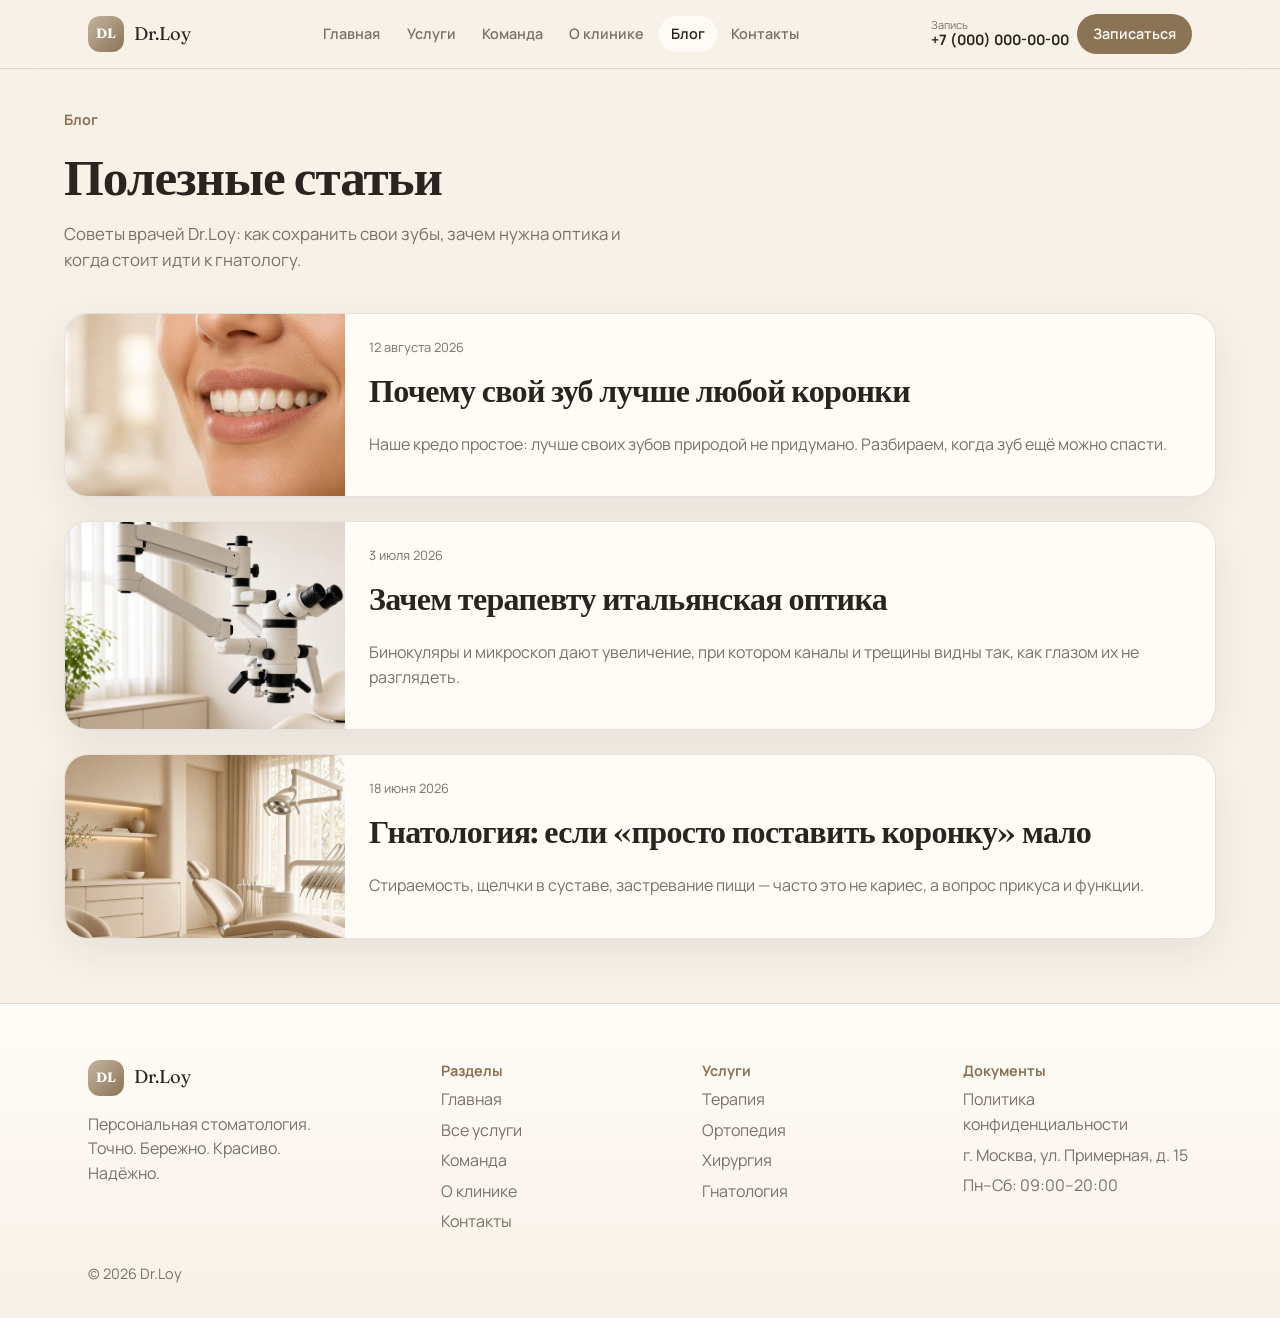
==== blog.html @ 4cf19de8 "Dr.Loy clinic site" ====
<!DOCTYPE html>
<html lang="ru">
<head>
  <meta charset="utf-8">
  <meta name="viewport" content="width=device-width, initial-scale=1">
  <title>Блог — Dr.Loy</title>
  <meta name="description" content="Персональная стоматология Dr.Loy. Точно. Бережно. Красиво. Надёжно.">
  <link rel="icon" href="favicon.svg" type="image/svg+xml">
  <link rel="preconnect" href="https://fonts.googleapis.com">
  <link rel="preconnect" href="https://fonts.gstatic.com" crossorigin>
  <link href="https://fonts.googleapis.com/css2?family=Fraunces:opsz,wght@9..144,500;9..144,600&family=Manrope:wght@400;600;700&display=swap" rel="stylesheet">
  <link rel="stylesheet" href="css/site.css">
</head>
<body>

<header class="header">
  <div class="wrap header-inner">
    <a class="logo" href="index.html" aria-label="На главную">
      <span class="mark">DL</span>
      <span>Dr.Loy</span>
    </a>
    <nav class="nav" aria-label="Навигация"><a class="" href="index.html">Главная</a><a class="" href="uslugi.html">Услуги</a><a class="" href="komanda.html">Команда</a><a class="" href="o-klinike.html">О клинике</a><a class="is-on" href="blog.html">Блог</a><a class="" href="kontakty.html">Контакты</a></nav>
    <div class="header-actions">
      <a class="phone" href="tel:+70000000000">
        <small>Запись</small>
        <b>+7 (000) 000-00-00</b>
      </a>
      <a class="btn btn-primary btn-sm" href="kontakty.html#booking">Записаться</a>
      <button class="menu-btn" type="button" data-menu aria-label="Меню">☰</button>
    </div>
  </div>
  <nav class="mobile-nav" data-mobile>
    <a href="index.html">Главная</a><a href="uslugi.html">Услуги</a><a href="komanda.html">Команда</a><a href="o-klinike.html">О клинике</a><a href="blog.html">Блог</a><a href="kontakty.html">Контакты</a>
    <a href="tel:+70000000000">+7 (000) 000-00-00</a>
  </nav>
</header>

<main class="page wrap">
  <div class="primary">Блог</div>
  <h1>Полезные статьи</h1>
  <p class="lead">Советы врачей Dr.Loy: как сохранить свои зубы, зачем нужна оптика и когда стоит идти к гнатологу.</p>
  <div style="display:grid;gap:1.5rem;margin-top:2.5rem"><article class="card blog-row"><img src="images/blog/save-tooth.jpg" alt=""><div class="pad" style="padding:1.5rem"><div class="muted" style="font-size:.8rem">12 августа 2026</div><h2 style="margin-top:.5rem">Почему свой зуб лучше любой коронки</h2><p class="muted">Наше кредо простое: лучше своих зубов природой не придумано. Разбираем, когда зуб ещё можно спасти.</p></div></article><article class="card blog-row"><img src="images/blog/optics.jpg" alt=""><div class="pad" style="padding:1.5rem"><div class="muted" style="font-size:.8rem">3 июля 2026</div><h2 style="margin-top:.5rem">Зачем терапевту итальянская оптика</h2><p class="muted">Бинокуляры и микроскоп дают увеличение, при котором каналы и трещины видны так, как глазом их не разглядеть.</p></div></article><article class="card blog-row"><img src="images/blog/clinic-calm.jpg" alt=""><div class="pad" style="padding:1.5rem"><div class="muted" style="font-size:.8rem">18 июня 2026</div><h2 style="margin-top:.5rem">Гнатология: если «просто поставить коронку» мало</h2><p class="muted">Стираемость, щелчки в суставе, застревание пищи — часто это не кариес, а вопрос прикуса и функции.</p></div></article></div>
</main>


<footer class="footer">
  <div class="wrap footer-grid">
    <div>
      <div class="logo"><span class="mark">DL</span><span>Dr.Loy</span></div>
      <p class="muted" style="margin-top:1rem;max-width:16rem">Персональная стоматология.<br>Точно. Бережно. Красиво. Надёжно.</p>
    </div>
    <div>
      <div class="primary">Разделы</div>
      <a href="index.html">Главная</a>
      <a href="uslugi.html">Все услуги</a>
      <a href="komanda.html">Команда</a>
      <a href="o-klinike.html">О клинике</a>
      <a href="kontakty.html">Контакты</a>
    </div>
    <div>
      <div class="primary">Услуги</div>
      <a href="terapiya.html">Терапия</a>
      <a href="ortopediya.html">Ортопедия</a>
      <a href="hirurgiya.html">Хирургия</a>
      <a href="gnatologiya.html">Гнатология</a>
    </div>
    <div>
      <div class="primary">Документы</div>
      <a href="politika.html">Политика конфиденциальности</a>
      <span class="muted" style="display:block;margin:.35rem 0">г. Москва, ул. Примерная, д. 15</span>
      <span class="muted" style="display:block;margin:.35rem 0">Пн–Сб: 09:00–20:00</span>
    </div>
  </div>
  <div class="wrap muted" style="padding-top:1.5rem;font-size:.9rem">© 2026 Dr.Loy</div>
</footer>
<script src="js/site.js"></script>
</body>
</html>
---- css/site.css ----
:root {
  --bg: #f7f1e8;
  --surface: #fffcf7;
  --surface-2: #f3ede3;
  --fg: #2a2420;
  --muted: #7a7168;
  --primary: #8b7355;
  --primary-fg: #fffcf7;
  --accent: #c4b5a0;
  --border: rgba(42, 36, 32, 0.12);
  --shadow: 0 14px 40px rgba(42, 36, 32, 0.08);
  --font: "Manrope", system-ui, sans-serif;
  --display: "Fraunces", Georgia, serif;
}
* { box-sizing: border-box; }
html { scroll-behavior: smooth; scroll-padding-top: 5.5rem; }
body {
  margin: 0;
  font-family: var(--font);
  color: var(--fg);
  background: var(--bg);
  line-height: 1.55;
  -webkit-font-smoothing: antialiased;
}
img { max-width: 100%; height: auto; display: block; }
a { color: inherit; }
button, .btn { cursor: pointer; font-family: inherit; }
.wrap { max-width: 72rem; margin: 0 auto; padding: 0 1.25rem; }
@media (min-width: 640px) { .wrap { padding: 0 1.5rem; } }

.header {
  position: sticky; top: 0; z-index: 50;
  border-bottom: 1px solid var(--border);
  background: rgba(247, 241, 232, 0.86);
  backdrop-filter: blur(16px);
}
.header-inner {
  display: flex; align-items: center; justify-content: space-between;
  gap: 1rem; height: 68px;
}
.logo { display: flex; align-items: center; gap: 0.65rem; text-decoration: none; font-family: var(--display); font-size: 1.15rem; }
.mark {
  width: 36px; height: 36px; border-radius: 12px;
  display: grid; place-items: center;
  background: linear-gradient(135deg, var(--accent), var(--primary));
  color: var(--primary-fg); font-weight: 700; font-size: 0.85rem;
}
.nav { display: none; gap: 0.15rem; }
.nav a {
  text-decoration: none; font-weight: 600; font-size: 0.9rem;
  padding: 0.4rem 0.75rem; border-radius: 999px; color: var(--muted);
}
.nav a:hover, .nav a.is-on { color: var(--fg); background: var(--surface); }
.header-actions { display: flex; align-items: center; gap: 0.5rem; }
.phone { display: none; flex-direction: column; line-height: 1.15; text-decoration: none; }
.phone small { font-size: 11px; color: var(--muted); }
.phone b { font-size: 0.9rem; }
.menu-btn {
  width: 40px; height: 40px; border-radius: 12px; border: 1px solid var(--border);
  background: var(--surface); display: grid; place-items: center; font-size: 1.2rem;
}
.mobile-nav { display: none; border-top: 1px solid var(--border); background: var(--surface); padding: 0.75rem 1.25rem 1rem; }
.mobile-nav.open { display: flex; flex-direction: column; gap: 0.25rem; }
.mobile-nav a { text-decoration: none; font-weight: 600; padding: 0.75rem 0.5rem; }
@media (min-width: 1024px) {
  .nav { display: flex; }
  .phone { display: flex; }
  .menu-btn, .mobile-nav { display: none !important; }
}

.btn {
  display: inline-flex; align-items: center; justify-content: center;
  height: 48px; padding: 0 1.25rem; border-radius: 999px;
  font-weight: 600; font-size: 0.9rem; text-decoration: none; border: 0;
}
.btn-primary { background: var(--primary); color: var(--primary-fg); }
.btn-ghost { background: var(--surface); color: var(--fg); border: 1px solid var(--border); }
.btn-sm { height: 40px; padding: 0 1rem; }

.hero { position: relative; overflow: hidden; }
.hero-bg { position: absolute; inset: 0; }
.hero-bg img { width: 100%; height: 100%; object-fit: cover; opacity: 0.4; }
.hero-bg::after {
  content: ""; position: absolute; inset: 0;
  background: linear-gradient(90deg, var(--bg) 0%, rgba(247,241,232,0.85) 55%, rgba(247,241,232,0.3) 100%);
}
.hero-grid {
  position: relative;
  display: grid; gap: 2.5rem; padding: 4rem 0;
}
@media (min-width: 1024px) {
  .hero-grid { grid-template-columns: 1.15fr 0.85fr; padding: 6rem 0; }
}
.kicker {
  display: inline-flex; border: 1px solid var(--border); background: rgba(255,252,247,0.8);
  color: var(--primary); font-size: 12px; font-weight: 700; letter-spacing: 0.06em;
  text-transform: uppercase; border-radius: 999px; padding: 0.25rem 0.75rem;
}
h1, h2, h3, .display { font-family: var(--display); font-weight: 600; letter-spacing: -0.02em; }
h1 { font-size: clamp(2rem, 4vw, 3.6rem); line-height: 1.08; margin: 1.1rem 0 0; }
h2 { font-size: clamp(1.6rem, 3vw, 2rem); margin: 0.25rem 0 0; }
h3 { font-size: 1.25rem; margin: 0; }
.lead { max-width: 36rem; color: var(--muted); font-size: 1.05rem; }
.hero-cta { display: flex; flex-wrap: wrap; gap: 0.75rem; margin-top: 2rem; }

.card {
  background: var(--surface); border: 1px solid var(--border);
  border-radius: 1.5rem; box-shadow: var(--shadow);
}
.pad { padding: 1.25rem; }
@media (min-width: 640px) { .pad { padding: 1.5rem; } }
.section { padding: 3rem 0; }
.muted { color: var(--muted); }
.primary { color: var(--primary); font-weight: 700; font-size: 0.9rem; }

.grid-3 { display: grid; gap: 1rem; }
.grid-2 { display: grid; gap: 1rem; }
@media (min-width: 768px) {
  .grid-3 { grid-template-columns: repeat(3, 1fr); }
  .grid-2 { grid-template-columns: 1fr 1fr; }
}
.dir {
  display: grid; overflow: hidden; text-decoration: none; color: inherit;
}
@media (min-width: 640px) { .dir { grid-template-columns: 160px 1fr; } }
.dir img { width: 100%; height: 160px; object-fit: cover; }
@media (min-width: 640px) { .dir img { height: 100%; } }
.badge {
  display: inline-flex; border-radius: 999px; border: 1px solid var(--border);
  background: var(--surface-2); color: var(--primary);
  font-size: 12px; font-weight: 700; padding: 0.2rem 0.6rem;
}
.chips { display: flex; flex-wrap: wrap; gap: 0.4rem; margin-top: 0.75rem; }

.person img { width: 100%; height: 280px; object-fit: cover; object-position: top; }
.person a { text-decoration: none; color: inherit; display: block; }

.ba { overflow: hidden; }
.ba-pair { display: grid; grid-template-columns: 1fr 1fr; }
.ba-pair .shot { position: relative; aspect-ratio: 1; overflow: hidden; background: var(--surface-2); }
.ba-pair img { width: 100%; height: 100%; object-fit: cover; }
.tag {
  position: absolute; top: 0.75rem; left: 0.75rem;
  border-radius: 999px; padding: 0.2rem 0.65rem;
  font-size: 11px; font-weight: 700; letter-spacing: 0.05em; text-transform: uppercase;
  color: var(--primary-fg);
}
.tag-before { background: rgba(42,36,32,0.7); }
.tag-after { background: var(--primary); }

.form { display: grid; gap: 0.75rem; }
.form-row { display: grid; gap: 0.75rem; }
@media (min-width: 640px) { .form-row { grid-template-columns: 1fr 1fr; } }
label { display: grid; gap: 0.4rem; font-size: 0.9rem; font-weight: 700; }
input:not([type="radio"]):not([type="checkbox"]),
textarea, select {
  height: 48px; border-radius: 1rem; border: 1px solid var(--border);
  background: var(--surface); padding: 0 1rem; font: inherit; color: var(--fg);
  width: 100%;
}
textarea { height: auto; padding: 0.75rem 1rem; }
.ok { color: var(--primary); font-weight: 600; }

.price { width: 100%; border-collapse: collapse; }
.price th, .price td { text-align: left; padding: 0.9rem 0.6rem; border-bottom: 1px solid var(--border); vertical-align: top; }
.price th { font-size: 0.8rem; color: var(--muted); }
.price td:last-child { font-weight: 700; color: var(--primary); white-space: nowrap; }
.filters { display: flex; flex-wrap: wrap; gap: 0.4rem; margin: 1rem 0; }
.filters button {
  border-radius: 999px; border: 1px solid var(--border); background: transparent;
  padding: 0.45rem 0.9rem; font-weight: 600; color: var(--muted);
}
.filters button.on { background: var(--primary); color: var(--primary-fg); border-color: var(--primary); }

.quiz label.opt,
label.opt {
  display: flex !important;
  flex-direction: row;
  align-items: center;
  justify-content: flex-start;
  gap: 0.75rem;
  border: 1px solid var(--border);
  border-radius: 1rem;
  padding: 0.7rem 1rem;
  background: var(--surface);
  font-weight: 600;
  font-size: 0.95rem;
  line-height: 1.35;
  cursor: pointer;
  text-align: left;
}
label.opt span { flex: 1; min-width: 0; }
label.opt:has(input:checked) {
  border-color: var(--primary);
  background: var(--surface-2);
}
input[type="radio"] {
  -webkit-appearance: none;
  appearance: none;
  width: 18px;
  height: 18px;
  min-width: 18px;
  min-height: 18px;
  margin: 0;
  padding: 0;
  flex: 0 0 18px;
  border: 2px solid var(--primary);
  border-radius: 50%;
  background: var(--surface);
  display: grid;
  place-content: center;
  box-shadow: none;
  cursor: pointer;
}
input[type="radio"]::after {
  content: "";
  width: 8px;
  height: 8px;
  border-radius: 50%;
  background: var(--primary);
  transform: scale(0);
}
input[type="radio"]:checked::after { transform: scale(1); }
input[type="radio"]:focus-visible {
  outline: 2px solid var(--primary);
  outline-offset: 2px;
}
.footer {
  border-top: 1px solid var(--border);
  background: linear-gradient(#fffcf7, #f7f1e8);
  padding: 3.5rem 0 2rem;
}
.footer-grid { display: grid; gap: 2rem; }
@media (min-width: 768px) { .footer-grid { grid-template-columns: 1.4fr 1fr 1fr 1fr; } }
.footer a { text-decoration: none; color: var(--muted); display: block; margin: 0.35rem 0; }
.footer a:hover { color: var(--fg); }
.page { padding: 2.5rem 0 4rem; }
.split { display: grid; gap: 1.5rem; }
@media (min-width: 1024px) { .split { grid-template-columns: 0.9fr 1.1fr; } }
.doc-photo { width: 100%; height: 420px; object-fit: cover; object-position: top; border-radius: 1.5rem; box-shadow: var(--shadow); }
.list { margin: 0; padding: 0; list-style: none; display: grid; gap: 0.4rem; color: var(--muted); }
.note { border: 1px solid var(--border); border-radius: 1rem; background: rgba(196,181,160,0.2); padding: 0.85rem 1rem; font-size: 0.9rem; }
iframe { border: 0; }
.hidden { display: none !important; }

.toolbar {
  position: sticky; top: 68px; z-index: 30;
  display: flex; flex-wrap: wrap; align-items: center; gap: 0.5rem;
  border: 1px solid var(--border); background: rgba(255,252,247,0.9);
  backdrop-filter: blur(12px); border-radius: 1rem; padding: 0.5rem;
  box-shadow: var(--shadow);
}
.toolbar input {
  margin-left: auto; height: 40px; min-width: 180px; flex: 1;
  border-radius: 999px;
}
.row-head { display: flex; flex-wrap: wrap; align-items: flex-end; justify-content: space-between; gap: 1rem; }
.blog-row { display: grid; overflow: hidden; }
@media (min-width: 768px) { .blog-row { grid-template-columns: 280px 1fr; } }
.blog-row img { width: 100%; height: 208px; object-fit: cover; }
@media (min-width: 768px) { .blog-row img { height: 100%; } }
.clinic-banner { display: grid; overflow: hidden; }
@media (min-width: 1024px) { .clinic-banner { grid-template-columns: 1fr 1fr; } }
.clinic-banner img { width: 100%; height: 288px; object-fit: cover; }
@media (min-width: 1024px) { .clinic-banner img { height: 100%; } }
.wide-photo { width: 100%; height: 288px; object-fit: cover; border-radius: 1.5rem; box-shadow: var(--shadow); }
iframe.map { width: 100%; height: 320px; }
.quote { background: var(--surface-2); border-radius: 1rem; padding: 1rem; }
.inline-links { display: flex; flex-wrap: wrap; gap: 1rem; margin-top: 1.25rem; }
.inline-links a { font-weight: 700; text-decoration: none; }
.inline-links a.primary { color: var(--primary); }
.box2 { display: grid; gap: 1rem; }
@media (min-width: 640px) { .box2 { grid-template-columns: 1fr 1fr; } }
.inner { background: var(--surface-2); border-radius: 1rem; padding: 1rem; }

.toolbar button {
  border-radius: 999px; border: 1px solid var(--border); background: transparent;
  padding: 0.45rem 0.9rem; font-weight: 600; color: var(--muted); font-family: inherit;
}
.toolbar button.on { background: var(--primary); color: var(--primary-fg); border-color: var(--primary); }
.quiz .form { gap: 0.6rem; }
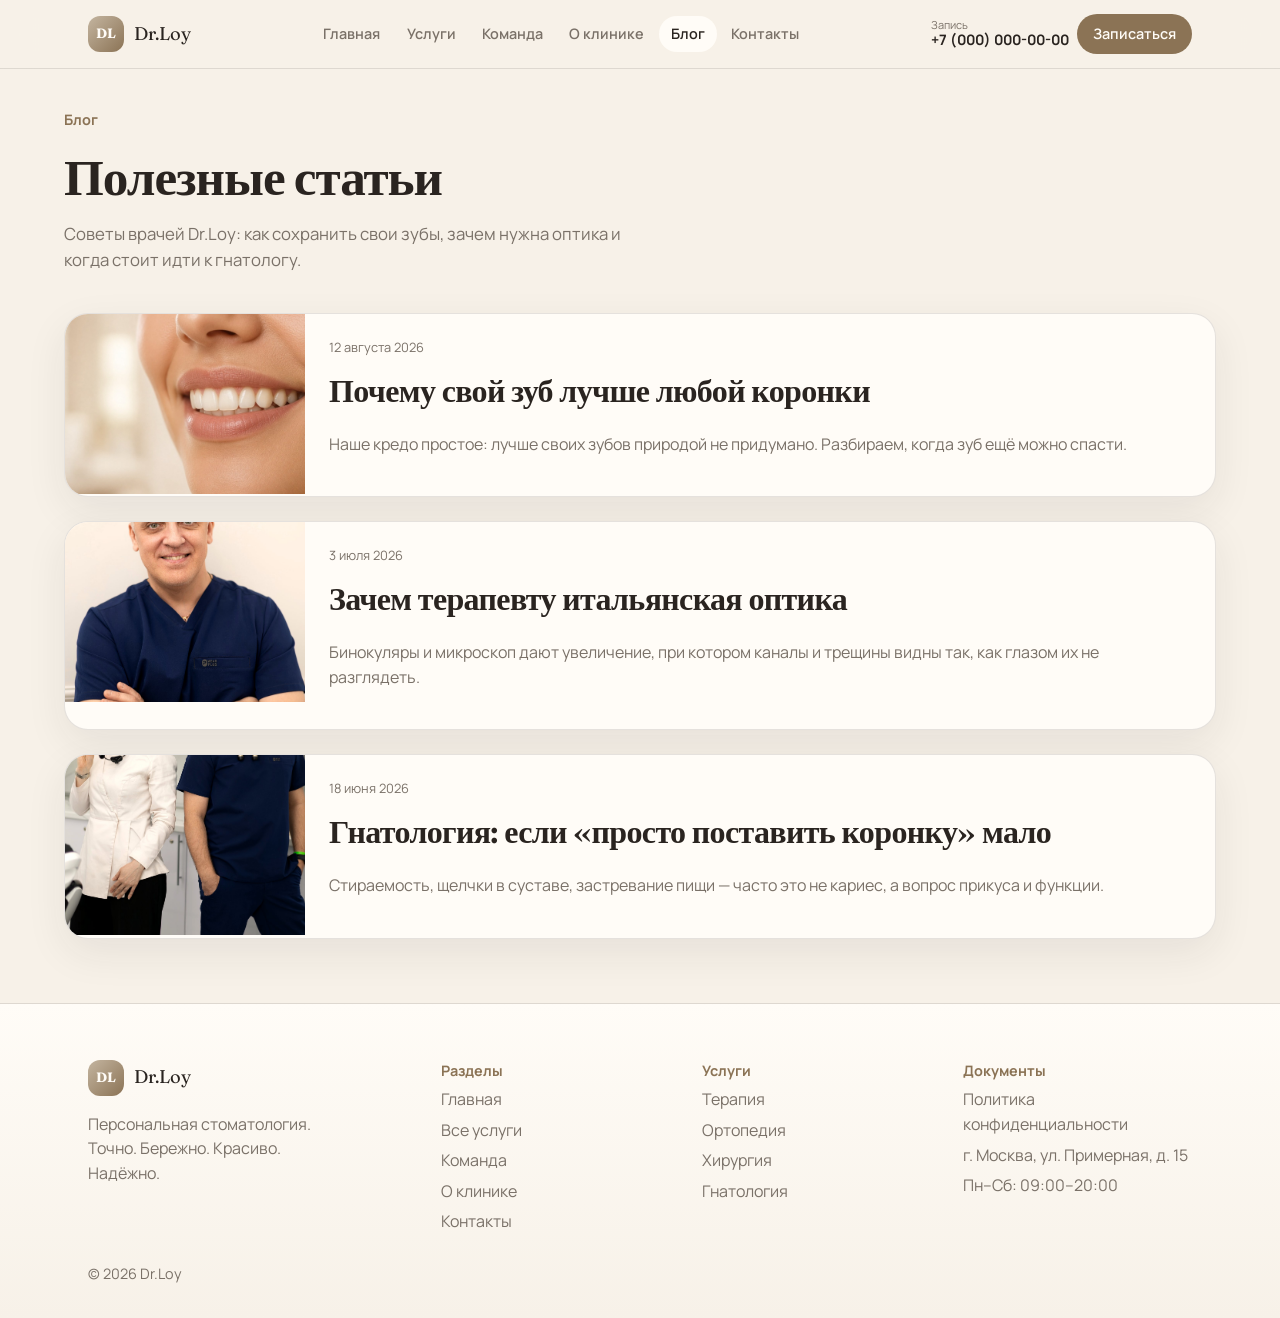
==== commit f5b80850: "Add real photos to optics and gnathology blog cards" ====
--- a/blog.html
+++ b/blog.html
@@ -39,7 +39,7 @@
   <div class="primary">Блог</div>
   <h1>Полезные статьи</h1>
   <p class="lead">Советы врачей Dr.Loy: как сохранить свои зубы, зачем нужна оптика и когда стоит идти к гнатологу.</p>
-  <div style="display:grid;gap:1.5rem;margin-top:2.5rem"><article class="card blog-row"><img src="images/blog/save-tooth.jpg" alt=""><div class="pad" style="padding:1.5rem"><div class="muted" style="font-size:.8rem">12 августа 2026</div><h2 style="margin-top:.5rem">Почему свой зуб лучше любой коронки</h2><p class="muted">Наше кредо простое: лучше своих зубов природой не придумано. Разбираем, когда зуб ещё можно спасти.</p></div></article><article class="card blog-row"><img src="images/blog/optics.jpg" alt=""><div class="pad" style="padding:1.5rem"><div class="muted" style="font-size:.8rem">3 июля 2026</div><h2 style="margin-top:.5rem">Зачем терапевту итальянская оптика</h2><p class="muted">Бинокуляры и микроскоп дают увеличение, при котором каналы и трещины видны так, как глазом их не разглядеть.</p></div></article><article class="card blog-row"><img src="images/blog/clinic-calm.jpg" alt=""><div class="pad" style="padding:1.5rem"><div class="muted" style="font-size:.8rem">18 июня 2026</div><h2 style="margin-top:.5rem">Гнатология: если «просто поставить коронку» мало</h2><p class="muted">Стираемость, щелчки в суставе, застревание пищи — часто это не кариес, а вопрос прикуса и функции.</p></div></article></div>
+  <div style="display:grid;gap:1.5rem;margin-top:2.5rem"><article class="card blog-row"><img src="images/blog/save-tooth.jpg" alt=""><div class="pad" style="padding:1.5rem"><div class="muted" style="font-size:.8rem">12 августа 2026</div><h2 style="margin-top:.5rem">Почему свой зуб лучше любой коронки</h2><p class="muted">Наше кредо простое: лучше своих зубов природой не придумано. Разбираем, когда зуб ещё можно спасти.</p></div></article><article class="card blog-row"><img src="images/blog/optics.jpg" alt="Дентальный микроскоп"><div class="pad" style="padding:1.5rem"><div class="muted" style="font-size:.8rem">3 июля 2026</div><h2 style="margin-top:.5rem">Зачем терапевту итальянская оптика</h2><p class="muted">Бинокуляры и микроскоп дают увеличение, при котором каналы и трещины видны так, как глазом их не разглядеть.</p></div></article><article class="card blog-row"><img src="images/blog/clinic-calm.jpg" alt="Зона ожидания клиники"><div class="pad" style="padding:1.5rem"><div class="muted" style="font-size:.8rem">18 июня 2026</div><h2 style="margin-top:.5rem">Гнатология: если «просто поставить коронку» мало</h2><p class="muted">Стираемость, щелчки в суставе, застревание пищи — часто это не кариес, а вопрос прикуса и функции.</p></div></article></div>
 </main>
 
 
--- a/css/site.css
+++ b/css/site.css
@@ -106,6 +106,8 @@
 .card {
   background: var(--surface); border: 1px solid var(--border);
   border-radius: 1.5rem; box-shadow: var(--shadow);
+  overflow: hidden;
+  min-width: 0;
 }
 .pad { padding: 1.25rem; }
 @media (min-width: 640px) { .pad { padding: 1.5rem; } }
@@ -115,16 +117,33 @@
 
 .grid-3 { display: grid; gap: 1rem; }
 .grid-2 { display: grid; gap: 1rem; }
+.grid-3 > *, .grid-2 > * { min-width: 0; }
 @media (min-width: 768px) {
   .grid-3 { grid-template-columns: repeat(3, 1fr); }
   .grid-2 { grid-template-columns: 1fr 1fr; }
 }
 .dir {
   display: grid; overflow: hidden; text-decoration: none; color: inherit;
-}
-@media (min-width: 640px) { .dir { grid-template-columns: 160px 1fr; } }
-.dir img { width: 100%; height: 160px; object-fit: cover; }
-@media (min-width: 640px) { .dir img { height: 100%; } }
+  align-items: stretch;
+}
+.dir img {
+  width: 100%;
+  aspect-ratio: 16 / 10;
+  height: auto;
+  max-height: 180px;
+  object-fit: cover;
+  object-position: center;
+}
+@media (min-width: 640px) {
+  .dir { grid-template-columns: 152px 1fr; }
+  .dir img {
+    width: 152px;
+    height: 100%;
+    max-height: 168px;
+    aspect-ratio: auto;
+    object-fit: cover;
+  }
+}
 .badge {
   display: inline-flex; border-radius: 999px; border: 1px solid var(--border);
   background: var(--surface-2); color: var(--primary);
@@ -132,8 +151,20 @@
 }
 .chips { display: flex; flex-wrap: wrap; gap: 0.4rem; margin-top: 0.75rem; }
 
-.person img { width: 100%; height: 280px; object-fit: cover; object-position: top; }
+.person { overflow: hidden; }
+.person img {
+  width: 100%;
+  height: 240px;
+  object-fit: cover;
+  object-position: 50% 12%;
+}
 .person a { text-decoration: none; color: inherit; display: block; }
+.post-thumb {
+  width: 100%;
+  height: 160px;
+  object-fit: cover;
+  object-position: center;
+}
 
 .ba { overflow: hidden; }
 .ba-pair { display: grid; grid-template-columns: 1fr 1fr; }
@@ -235,9 +266,17 @@
 .footer a { text-decoration: none; color: var(--muted); display: block; margin: 0.35rem 0; }
 .footer a:hover { color: var(--fg); }
 .page { padding: 2.5rem 0 4rem; }
-.split { display: grid; gap: 1.5rem; }
-@media (min-width: 1024px) { .split { grid-template-columns: 0.9fr 1.1fr; } }
-.doc-photo { width: 100%; height: 420px; object-fit: cover; object-position: top; border-radius: 1.5rem; box-shadow: var(--shadow); }
+.split { display: grid; gap: 1.5rem; align-items: start; }
+@media (min-width: 1024px) { .split { grid-template-columns: 0.85fr 1.15fr; } }
+.doc-photo {
+  width: 100%;
+  max-height: 420px;
+  aspect-ratio: 4 / 5;
+  object-fit: cover;
+  object-position: 50% 12%;
+  border-radius: 1.5rem;
+  box-shadow: var(--shadow);
+}
 .list { margin: 0; padding: 0; list-style: none; display: grid; gap: 0.4rem; color: var(--muted); }
 .note { border: 1px solid var(--border); border-radius: 1rem; background: rgba(196,181,160,0.2); padding: 0.85rem 1rem; font-size: 0.9rem; }
 iframe { border: 0; }
@@ -255,15 +294,36 @@
   border-radius: 999px;
 }
 .row-head { display: flex; flex-wrap: wrap; align-items: flex-end; justify-content: space-between; gap: 1rem; }
-.blog-row { display: grid; overflow: hidden; }
-@media (min-width: 768px) { .blog-row { grid-template-columns: 280px 1fr; } }
-.blog-row img { width: 100%; height: 208px; object-fit: cover; }
-@media (min-width: 768px) { .blog-row img { height: 100%; } }
-.clinic-banner { display: grid; overflow: hidden; }
+.blog-row { display: grid; overflow: hidden; align-items: stretch; }
+@media (min-width: 768px) { .blog-row { grid-template-columns: 240px 1fr; } }
+.blog-row img {
+  width: 100%;
+  height: 168px;
+  object-fit: cover;
+  object-position: center;
+}
+@media (min-width: 768px) {
+  .blog-row img { height: 100%; max-height: 180px; }
+}
+.clinic-banner { display: grid; overflow: hidden; align-items: stretch; }
 @media (min-width: 1024px) { .clinic-banner { grid-template-columns: 1fr 1fr; } }
-.clinic-banner img { width: 100%; height: 288px; object-fit: cover; }
-@media (min-width: 1024px) { .clinic-banner img { height: 100%; } }
-.wide-photo { width: 100%; height: 288px; object-fit: cover; border-radius: 1.5rem; box-shadow: var(--shadow); }
+.clinic-banner img {
+  width: 100%;
+  height: 240px;
+  object-fit: cover;
+  object-position: center;
+}
+@media (min-width: 1024px) {
+  .clinic-banner img { height: 100%; min-height: 240px; max-height: 360px; }
+}
+.wide-photo {
+  width: 100%;
+  height: 240px;
+  object-fit: cover;
+  object-position: center;
+  border-radius: 1.5rem;
+  box-shadow: var(--shadow);
+}
 iframe.map { width: 100%; height: 320px; }
 .quote { background: var(--surface-2); border-radius: 1rem; padding: 1rem; }
 .inline-links { display: flex; flex-wrap: wrap; gap: 1rem; margin-top: 1.25rem; }
@@ -279,3 +339,27 @@
 }
 .toolbar button.on { background: var(--primary); color: var(--primary-fg); border-color: var(--primary); }
 .quiz .form { gap: 0.6rem; }
+
+.gallery {
+  display: grid;
+  gap: 1rem;
+  margin-top: 1.5rem;
+}
+@media (min-width: 768px) {
+  .gallery { grid-template-columns: repeat(3, 1fr); }
+}
+.gallery figure { margin: 0; }
+.gallery img {
+  width: 100%;
+  height: 200px;
+  object-fit: cover;
+  object-position: center;
+  border-radius: 1.5rem;
+  box-shadow: var(--shadow);
+}
+.gallery figcaption {
+  margin-top: 0.55rem;
+  font-size: 0.85rem;
+  color: var(--muted);
+  font-weight: 600;
+}
